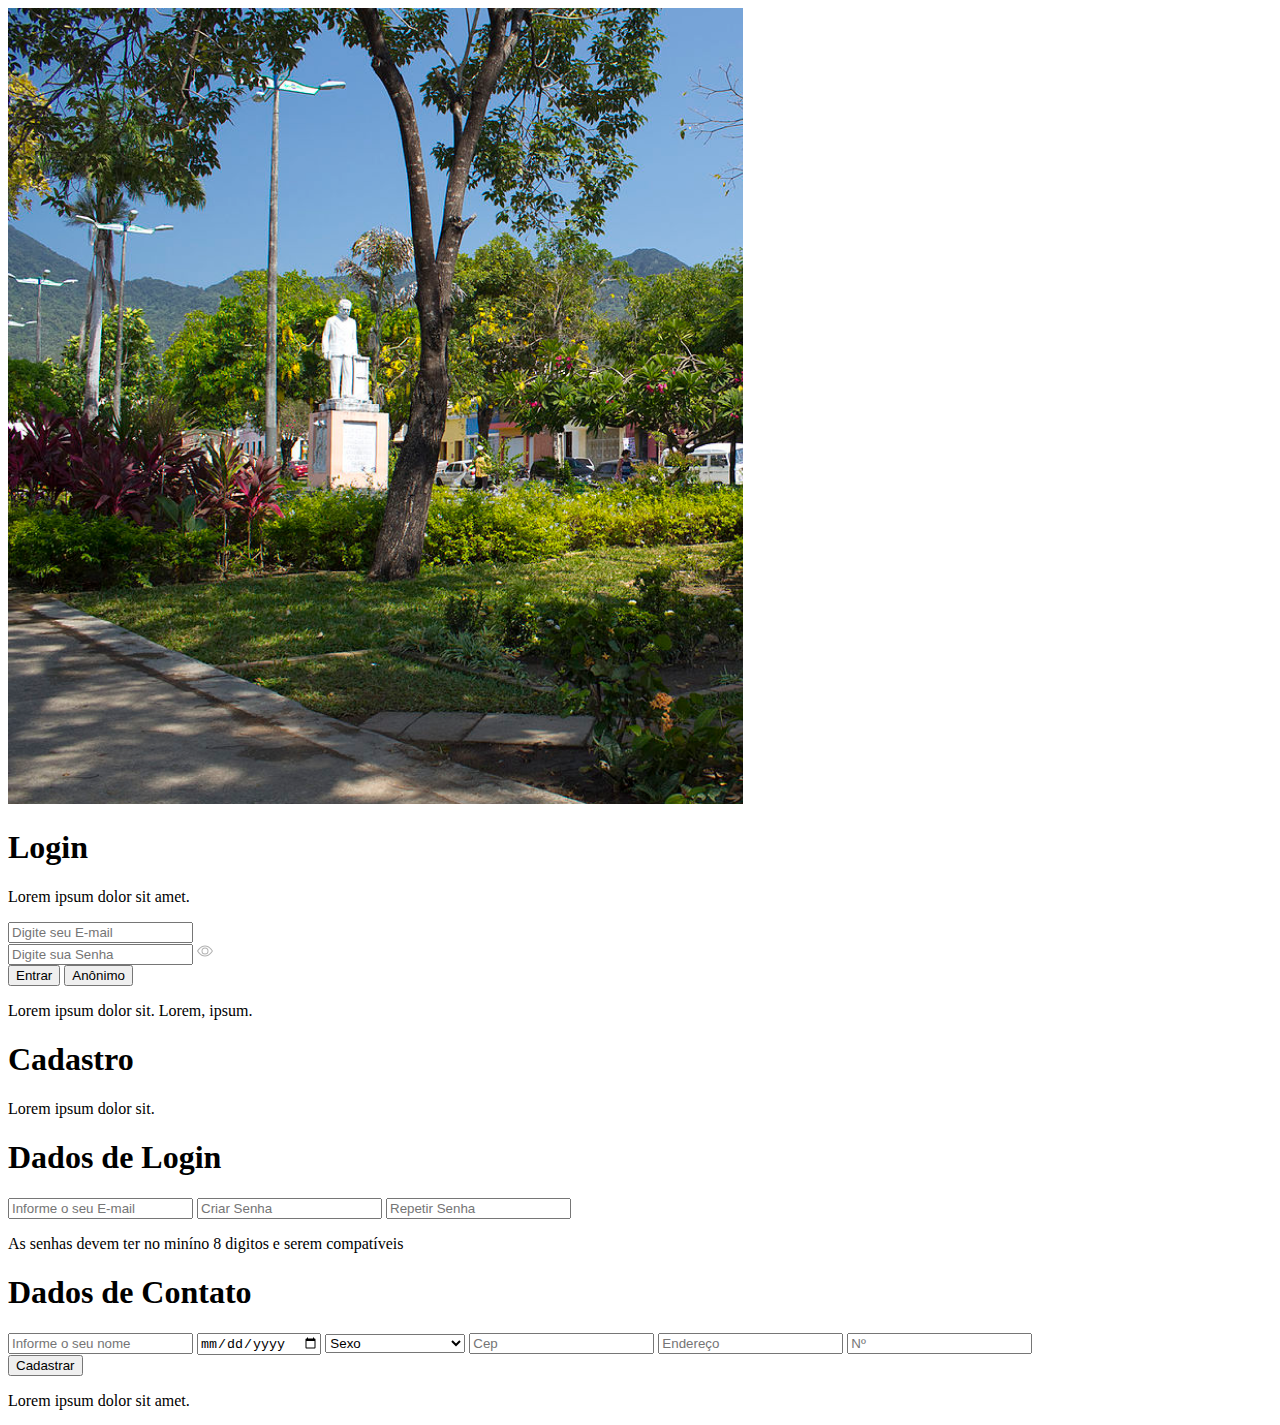
==== index.html @ 91027ccb "Add files via upload" ====
<!DOCTYPE html>
<html lang="pt-br">
<head>
    <meta charset="UTF-8">
    <meta http-equiv="X-UA-Compatible" content="IE=edge">
    <meta name="viewport" content="width=device-width, initial-scale=1.0">
    <link rel="stylesheet" href="./login/login.css">
    <title>Login</title>
</head>
<body>
    <main class="container">
        <div class="imagem-fundo">
            <img src="img/maranguape-img-login1.png" alt="">
        </div>
        <div class="container-left">
            <div class="container-login" id="acessar">
                <div class="login">
                    <h1>Login</h1>
                    <p>Lorem ipsum dolor sit amet.</p>
                </div>

                <form action="" class="formulario-login">
                    <div class="input-email">
                        <input type="email" name="" id="" placeholder="Digite seu E-mail">
                    </div>

                    <div class="input-senha">
                        <input type="text" name="" id="senha" placeholder="Digite sua Senha">
                        <label for="senha" class="caixasenha">
                            <i class="mostrar">
                                <img src="img/mostrar.svg" alt="" id="mostrar">
                            </i>

                            <i class="esconder">
                                <img src="img/esconder.svg" id="esconder" alt="">
                            </i>
                        </label>
                    </div>

                    <div class="botoes">
                        <input type="submit" value="Entrar" class="entrar">
                        <a href="">
                            <button value="visitante" class="visitante"><span class="text">Anônimo</span></button>
                        </a>
                    </div>

                    <div class="cadastrar">
                        <p>Lorem ipsum dolor sit. <span id="cadastrar">Lorem, ipsum.</span></p>
                    </div>
                </form>
            </div>

            <div class="container-login container-cadastrar" id="cadaster">
                <div class="cadastro">
                    <h1>Cadastro</h1>
                    <p>Lorem ipsum dolor sit.</p>
                </div>

                <form action="" class="formulario-cadastro">
                    <div class="dados-login">
                        <h1>Dados de Login</h1>
                    </div>

                    <div class="dados-cadastro">
                        <input type="email" class="email" name="" id="" placeholder="Informe o seu E-mail">
                        <input type="password" name="" id="pass1" class="senha" placeholder="Criar Senha" oninput="senha()">
                        <input type="password" name="" id="pass2" class="repetir" placeholder="Repetir Senha" oninput="senha()">
                        <p class="mensagem">As senhas devem ter no miníno 8 digitos e serem compatíveis</p>
                    </div>

                    <div class="contato">
                        <h1>Dados de Contato</h1>
                    </div>

                    <div class="dados-contato">
                        <input type="text" name="" id="" class="nome" placeholder="Informe o seu nome">
                        <input type="date" name="" id="" placeholder="Nascimento">
                        <select name="" id="">
                            <option value="sexo">Sexo</option>
                            <option value="masculino">Masculino</option>
                            <option value="feminino">Feminino</option>
                            <option value="naodizer">Prefiro não informar</option>
                        </select>
                        <input type="number" name="" id="" class="cep" placeholder="Cep">
                        <input type="text" name="" id="" class="endereco" placeholder="Endereço">
                        <input type="number" name="" id="" class="numero" placeholder="Nº">
                    </div>

                    <div class="cadastrar">
                        <input type="submit" value="Cadastrar" class="botao-cadastro">
                        <p>Lorem ipsum dolor sit <span id="login">amet.</span></p>
                    </div>
                </form>
            </div>
        </div>

        <div class="container-right">

        </div>
    </main>
    


    <script src="./login/login.js"></script>
</body>
</html>
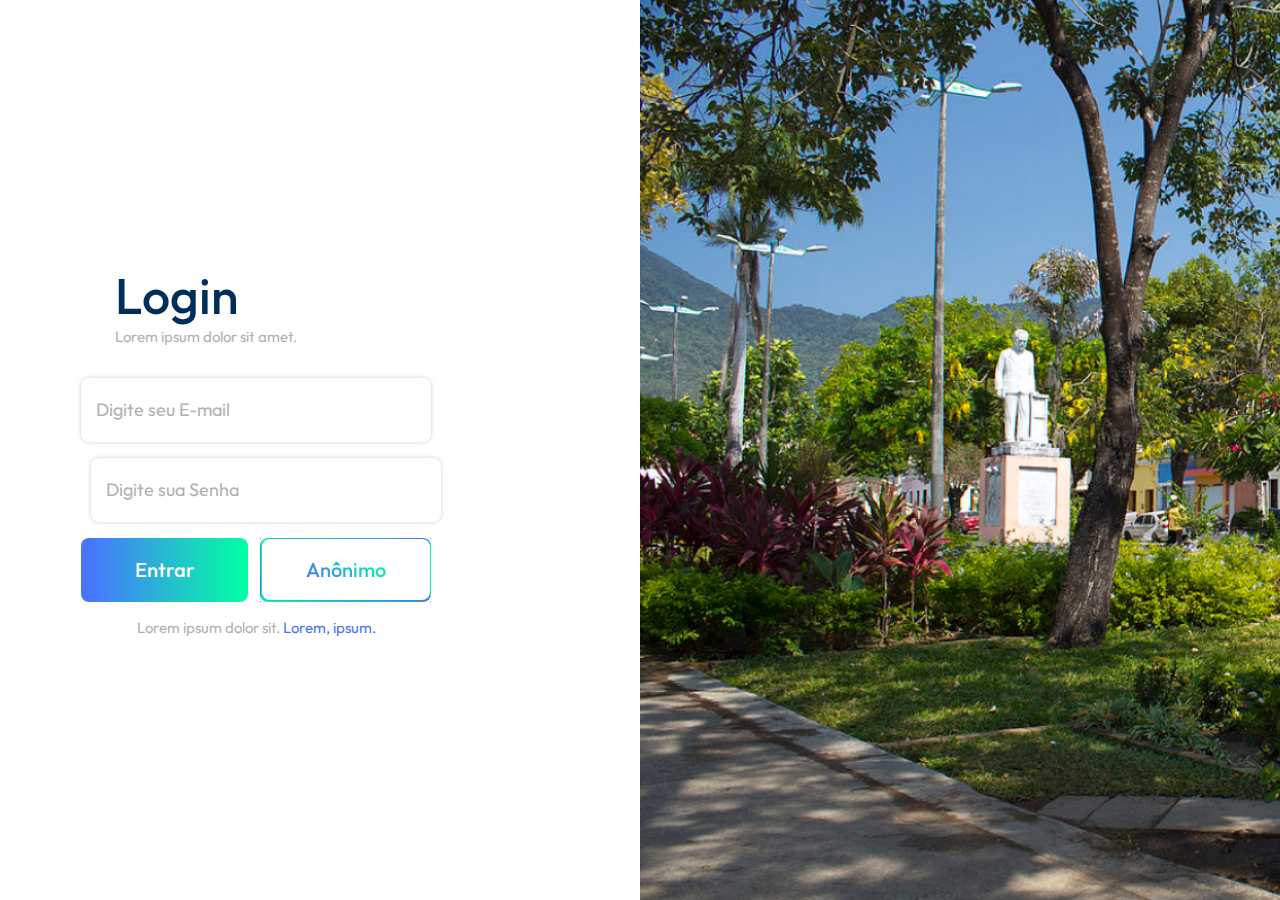
==== commit f10180e8: "Update index.html" ====
--- a/index.html
+++ b/index.html
@@ -4,13 +4,13 @@
     <meta charset="UTF-8">
     <meta http-equiv="X-UA-Compatible" content="IE=edge">
     <meta name="viewport" content="width=device-width, initial-scale=1.0">
-    <link rel="stylesheet" href="./login/login.css">
+    <link rel="stylesheet" href="/assets/styles/login.css">
     <title>Login</title>
 </head>
 <body>
     <main class="container">
         <div class="imagem-fundo">
-            <img src="img/maranguape-img-login1.png" alt="">
+            <img src="/img/maranguape-img-login1.png" alt="">
         </div>
         <div class="container-left">
             <div class="container-login" id="acessar">
@@ -28,11 +28,11 @@
                         <input type="text" name="" id="senha" placeholder="Digite sua Senha">
                         <label for="senha" class="caixasenha">
                             <i class="mostrar">
-                                <img src="img/mostrar.svg" alt="" id="mostrar">
+                                <img src="/img/mostrar.svg" alt="" id="mostrar">
                             </i>
 
                             <i class="esconder">
-                                <img src="img/esconder.svg" id="esconder" alt="">
+                                <img src="/img/esconder.svg" id="esconder" alt="">
                             </i>
                         </label>
                     </div>
@@ -101,6 +101,6 @@
     
 
 
-    <script src="./login/login.js"></script>
+    <script src="/assets/script/script.js"></script>
 </body>
 </html>
--- a/assets/styles/login.css
+++ b/assets/styles/login.css
@@ -0,0 +1,1725 @@
+@import url('https://fonts.googleapis.com/css2?family=Outfit:wght@100;200;300;400;500;600;700&display=swap');
+
+*{
+    margin: 0;
+    padding: 0;
+    box-sizing: border-box;
+    font-family: 'Outfit', sans-serif;
+}
+
+.container{
+    width: 100%;
+    height: 100vh;
+    display: flex;
+    align-items: center;
+    justify-content: space-between;
+    flex-direction: row;
+}
+
+.imagem-fundo{
+    position: absolute;
+    z-index: -1;
+    display: none;
+}
+
+.container-left{
+    width: 50%;
+    height: 100vh;
+}
+
+.container-login{
+    width: 80%;
+    height: 100vh;
+    display: flex;
+    align-items: center;
+    justify-content: center;
+    flex-direction: column;
+    gap: 2rem;
+}
+
+.login{
+    width: 55%;
+    height: auto;
+    display: flex;
+    flex-direction: column;
+    align-items: flex-start;
+    justify-content: flex-start;
+}
+
+.login h1{
+    font-size: 3.125rem;
+    font-weight: 500;
+    color: #002E5B;
+}
+
+.login p{
+    color: #B1B1B1;
+    font-size: 0.9375rem;
+}
+
+.formulario-login{
+    display: flex;
+    align-items: center;
+    justify-content: center;
+    flex-direction: column;
+    gap: 1rem;
+}
+
+.input-senha{
+    display: flex;
+    flex-direction: row;
+    align-items: center;
+    margin-left: 1.2rem;
+}
+
+.caixasenha{
+    position: relative;
+    top: 0;
+    right: 1.75rem;
+}
+
+.caixasenha .mostrar img,
+.caixasenha .esconder img{
+    width: 1.25rem;
+    cursor: pointer;
+}
+
+.caixasenha .mostrar{
+    display: none;
+}
+
+.input-email input,
+.input-senha input{
+    width: 21.875rem;
+    height: 4rem;
+    border-radius: 8px;
+    border: none;
+    box-shadow: 0 0 4px rgba(0, 0, 0, 0.2);
+    padding: 15px;
+    font-size: 1.125rem;
+    color: #949494;
+    outline: none;
+}
+
+.input-email input::placeholder,
+.input-senha input::placeholder{
+    color: #B1B1B1;
+}
+
+.botoes{
+    width: 95%;
+    display: flex;
+    align-items: center;
+    justify-content: center;
+    flex-direction: row;
+    gap: 0.75rem;
+}
+
+.botoes .entrar,
+.botoes .visitante{
+    width: 10.6875rem;
+    height: 4rem;
+    border: none;
+    border-radius: 8px;
+    font-size: 1.25rem;
+    font-weight: 500;
+}
+
+.botoes .entrar{
+    background-image: linear-gradient(to right, #4A72FF 2.09%, #03FFA4 97.91%);
+    color: #ffffff;
+}
+
+.botoes .visitante{
+    border: 1px solid;
+    cursor: pointer;
+    outline: none;
+    -webkit-transform: translate(0);
+    transform: translate(0);
+    border-image: linear-gradient(to right, #4A72FF, #03FFA4);
+    background-image: linear-gradient(-45deg, #4A72FF, #03FFA4);
+    border-radius: 8px;
+    box-shadow: 1px 1px 10px rgba(255, 255, 255, 0.438);
+    -webkit-transition: box-shadow 0.25s;
+    color: white;
+}
+
+
+.visitante .text {
+    background-clip: text;
+    -webkit-background-clip: text;
+    -webkit-text-fill-color: transparent;
+    background-image: linear-gradient(45deg, #4A72FF, #03FFA4);
+    font-size: 1.25rem;
+    font-weight: 500;
+  }
+  
+  .visitante:after {
+    content: "";
+    border-radius: 8px;
+    position: absolute;
+    margin: 0.03rem;
+    top: 0;
+    left: 0;
+    bottom: 0;
+    right: 0;
+    z-index: -1;
+    background: #fff;
+  }
+
+.cadastrar{
+    width: 100%;
+    display: flex;
+    align-items: center;
+    justify-content: center;
+    text-align: center;
+    font-size: 0.9357rem;
+}
+
+.cadastrar p{
+    color: #B1B1B1;
+}
+.cadastrar span{
+    color: #4A72FF;
+    cursor: pointer;
+}
+
+.cadastro{
+    width: 56%;
+    display: flex;
+    flex-direction: column;
+    gap: 0.5rem;
+}
+
+.cadastro h1{
+    font-size: 2.5rem;
+    font-weight: 500;
+    color: #002E5B;
+}
+
+.cadastro p{
+    font-size: 0.9375;
+    font-weight: 300;
+    color: #b1b1b1;
+}
+
+.contato h1,
+.dados-login h1{
+    font-size: 1.5675;
+    color: #002E5B;
+    font-weight: 500;
+}
+
+.formulario-cadastro{
+    width: 100%;
+    display: flex;
+    align-items: center;
+    justify-content: center;
+    flex-direction: column;
+    gap: 1rem;
+}
+
+#cadaster{
+    display: none;
+}
+
+.dados-login,
+.contato{
+    width: 56%;
+}
+
+.dados-cadastro,
+.dados-contato{
+    width: 80%;
+    display: flex;
+    align-items: center;
+    justify-content: center;
+    flex-direction: row;
+    flex-wrap: wrap;
+    gap: 1rem;
+    text-align: center;
+}
+
+.dados-cadastro p{
+    font-size: 0.65rem;
+    display: none;
+}
+
+.dados-cadastro input[type="email"],
+.dados-contato .nome{
+    width: 21.875rem;
+    height: 3rem;
+    border-radius: 8px;
+    border: none;
+    box-shadow: 0 0 4px rgba(0, 0, 0, 0.2);
+    padding: 15px;
+    font-size: 0.875rem;
+    color: #949494;
+    outline: none;
+}
+
+.dados-cadastro input[type="password"],
+.dados-contato input[type="date"],
+.dados-contato select{
+    width: 10.5rem;
+    height: 3rem;
+    border-radius: 8px;
+    border: none;
+    box-shadow: 0 0 4px rgba(0, 0, 0, 0.2);
+    padding: 15px;
+    font-size: 0.875rem;
+    color: #949494;
+    outline: none;
+}
+
+.dados-contato input[type="date"]::-webkit-calendar-picker-indicator{
+    cursor: pointer;
+    filter: invert(0.8) brightness(50%) sepia(100%) saturate() hue-rotate(240deg);
+}
+
+.dados-contato .cep,
+.dados-contato .endereco{
+    width: 8rem;
+    height: 3rem;
+    border-radius: 8px;
+    border: none;
+    box-shadow: 0 0 4px rgba(0, 0, 0, 0.2);
+    padding: 15px;
+    font-size: 0.875rem;
+    color: #949494;
+    outline: none;
+}
+
+.dados-contato .numero{
+    width: 4rem;
+    height: 2.8375rem;
+    border-radius: 8px;
+    border: none;
+    box-shadow: 0 0 4px rgba(0, 0, 0, 0.2);
+    padding: 15px;
+    font-size: 0.875rem;
+    color: #949494;
+    outline: none;
+}
+
+.cadastrar{
+    width: 100%;
+    display: flex;
+    flex-direction: column;
+    gap: 1rem;
+}
+
+.cadastrar input[type="submit"]{
+    width: 21.875rem;
+    height: 3.5rem;
+    border-radius: 8px;
+    border: none;
+    padding: 15px;
+    font-size: 1.125rem;
+    outline: none;
+    background-image: linear-gradient(to right, #4A72FF 2.09%, #03FFA4 97.91%);
+    color: #ffffff;
+    cursor: pointer;
+}
+
+#cadaster{
+    display: none;
+}
+
+.container-right{
+    width: 50%;
+    height: 100vh;
+    background-image: url(/img/maranguape-img-login1.png);
+    background-size: cover;
+}
+
+/* ---- AQUI COMEÇA A RESPONSIVIDADE DO SITE ---- */
+
+@media screen and (min-width: 1280px){
+    .cadastro,
+    .dados-login,
+    .contato{
+        margin-left: 6rem;
+    }
+
+    .dados-cadastro{
+        width: 70%;
+    }
+
+    .dados-contato{
+        width: 70%;
+    }
+
+    .dados-cadastro input[type="email"],
+    .dados-cadastro input[type="password"],
+    .dados-contato input[type="text"],
+    .dados-contato input[type="date"],
+    .dados-contato select,
+    .dados-contato input[type="number"],
+    .dados-contato input[type="text"],
+    .dados-contato input[type="number"]{
+        font-size: 0.75rem;
+    }
+}
+
+@media screen and (width: 1180px) and (orientation: landscape){
+    .login{
+        width: 70%;
+    }
+
+    .cadastro,
+    .dados-login,
+    .contato{
+        margin-right: 4rem;
+    }
+    
+}
+
+@media screen and (min-width: 1025px){
+.dados-cadastro input[type="password"],
+.dados-contato input[type="date"],
+.dados-contato select{
+    width: 9.4rem;
+    height: 2.75rem;
+}
+    .cadastro,
+    .dados-login,
+    .contato{
+        margin-right: 4rem;
+    }
+    
+.dados-contato .cep,
+.dados-contato .endereco{
+    width: 6.8rem;
+}
+}
+
+@media screen and (width: 1024px) and (orientation: landscape){
+    .login{
+        width: 80%;
+    }
+    
+    
+    .cadastro,
+    .dados-login,
+    .contato{
+        margin-right: 4.5rem;
+    }
+
+    .cadastro h1{
+        font-size: 2.5rem;
+    }
+
+    .dados-login h1,
+    .contato h1{
+        font-size: 1.5rem;
+    }
+
+    .cadastro p{
+        font-size: 0.85rem;
+    }
+    
+.dados-cadastro input[type="password"],
+.dados-contato input[type="date"],
+.dados-contato select{
+    width: 9.5rem;
+    height: 2.75rem;
+}
+
+    
+.dados-contato .numero{
+    width: 4rem;
+    height: 2.75rem;
+}
+
+    
+.dados-contato .cep,
+.dados-contato .endereco{
+    width: 7rem;
+    height: 2.75rem;
+}
+
+    .container-cadastrar{
+        height: 100vh;
+        display: flex;
+        align-items: center;
+        justify-content: center;
+        flex-direction: column;
+        gap: 0.5rem;
+    }
+}
+
+
+.dados-cadastro input[type="email"],
+.dados-contato .nome{
+    width: 20rem;
+    height: 2.75rem;
+}
+
+
+.cadastrar input[type="submit"]{
+    width: 20rem;
+    height: 3.5rem;
+}
+
+@media screen and (max-width: 980px) and (orientation: landscape){
+    .dados-cadastro input[type="password"]{
+        width: 9rem;
+    }
+
+    .dados-contato input[type="date"]{
+        width: 9.5rem;
+    }
+
+    .dados-contato select{
+        width: 8.5rem;
+    }
+
+    .dados-contato .cep{
+        width: 5rem;
+    }
+
+    .dados-contato .numero{
+        width: 4rem;
+    }
+
+    .cadastro,
+    .dados-login,
+    .contato{
+        margin-right: 4rem;
+    }
+
+    .dados-login h1,
+    .contato h1{
+        font-size: 1rem;
+    }
+}
+
+@media screen and (max-width: 1023px) and (orientation: landscape){
+    .dados-cadastro input[type="password"]{
+        width: 8rem;
+    }
+
+    .dados-contato input[type="date"]{
+        width: 8.75rem;
+    }
+
+    .dados-contato select{
+        width: 8.5rem;
+    }
+
+    .dados-contato .cep{
+        width: 5rem;
+    }
+
+    .cadastro h1{
+        font-size: 1.25rem;
+    }
+
+    .formulario-cadastro{
+        display: flex;
+        gap: 0.75rem;
+    }
+
+    .dados-contato .numero{
+        width: 3rem;
+    }
+
+    .cadastro,
+    .dados-login,
+    .contato{
+        margin-right: 4rem;
+    }
+
+    .dados-login h1,
+    .contato h1{
+        font-size: 1rem;
+    }
+}
+
+@media screen and (max-width: 915px) and (orientation: landscape){
+    .container-left{
+        width: 100%;
+        height: 100vh;
+        display: flex;
+        align-items: center;
+        justify-content: center;
+    }
+
+    .container-login{
+        height: 100vh;
+        border-radius: 16px;
+        box-shadow: 0 0 8px rgba(0, 0, 0, 0.2);
+        background-color: #fff;
+    }
+
+    .input-email input,
+    .input-senha input{
+        height: 3.2rem;
+    }
+
+    .botoes .visitante,
+    .botoes .entrar{
+        height: 3rem;
+    }
+
+    .login{
+        width: 50%;
+    }
+
+    .container-right{
+        display: none;
+    }
+
+    .container-cadastrar{
+        display: flex;
+        gap: 0.3rem;
+    }
+
+    .dados-cadastro input[type="password"]{
+        width: 17.75rem;
+        height: 2rem;
+    }
+
+    .dados-contato input[type="date"]{
+        height: 2rem;
+    }
+    .dados-contato input[type="date"],
+    .dados-contato select{
+        width: 8rem;
+        font-size: 0.8rem;
+    }
+    
+
+    .dados-cadastro input[type="email"]{
+        width: 36rem;
+        height: 2rem;
+        font-size: 0.8rem;
+    }
+.dados-contato .nome{
+    width: 28rem;
+    height: 2rem;
+    font-size: 0.8rem;
+}
+
+    .dados-login h1,
+    .contato h1{
+        font-size: 1rem;
+    }
+
+    .cadastro h1{
+        font-size: 1.25rem;
+    }
+
+    .cadastro{
+        display: flex;
+        gap: 0;
+    }
+
+    .cadastro,
+    .dados-login,
+    .contato{
+        margin-right: 9rem;
+    }
+
+
+.dados-contato .numero{
+    height: 2rem;
+    font-size: 0.8rem;
+}
+.dados-contato .cep,
+.dados-contato .endereco{
+    height: 2rem;
+    font-size: 0.8rem;
+}
+
+.dados-contato .cep{
+    width: 7rem;
+}
+
+.dados-contato .endereco{
+    width: 16rem;
+}
+
+.cadastrar input[type="submit"]{
+    width: 26rem;
+    height: 3rem;
+}
+.dados-cadastro,
+.dados-contato,
+.cadastrar{
+    display: flex;
+    gap: 0.5rem;
+}
+
+.imagem-fundo{
+    display: block;
+}
+
+.imagem-fundo img{
+    width: 100%;
+    margin-left: 2rem;
+}
+
+.imagem-fundo img{
+    margin-left: 3.5rem;
+}
+
+.container-login{
+    margin-top: 4rem;
+}
+}
+
+@media screen and (width: 915px) and (orientation: landscape){
+    .imagem-fundo img{
+        margin-left: 3.8rem;
+    }
+}
+
+@media screen and (max-width: 900px) and (orientation: landscape){
+    .dados-cadastro,
+    .dados-contato,
+    .cadastrar{
+        display: flex;
+        gap: 0.5rem;
+    }
+    
+.container-cadastrar{
+    height: 100vh;
+    display: flex;
+    align-items: center;
+    justify-content: center;
+    flex-direction: column;
+    gap: 0.5rem;
+}
+
+.cadastro h1{
+    font-size: 1.5rem;
+}
+
+.cadastro p{
+    font-size: 0.75rem;
+}
+
+.dados-login h1,
+.contato h1{
+    font-size: 1rem;
+}
+    .cadastro,
+    .dados-login,
+    .contato{
+        margin-right: 10rem;
+    }
+    .dados-cadastro input[type="password"]{
+        width: 17.5rem;
+        height: 2rem;
+        font-size: 0.6rem;
+    }
+
+    
+    .dados-cadastro input[type="email"]{
+        width: 40rem;
+        height: 2rem;
+        font-size: 0.6rem;
+    }
+
+    
+.dados-contato .nome{
+    height: 2rem;
+}
+
+    
+    .dados-contato select{
+        width: 7rem;
+        height: 2.75rem;
+        font-size: 0.6rem;
+    }
+    .dados-contato input[type="date"]{
+        width: 8.5rem;
+        height: 2rem;
+        font-size: 0.6rem;
+    }
+
+.dados-contato .cep,
+.dados-contato .endereco,
+.dados-contato .numero{
+    height: 2rem;
+}
+
+
+
+.cadastrar input[type="submit"]{
+    width: 34rem;
+    height: 3rem;
+}
+
+.dados-contato .endereco{
+    width: 12.5rem;
+}
+
+.cadastrar input[type="submit"]{
+    width: 35rem;
+    height: 2.75rem;
+}
+
+.cadastrar p{
+    font-size: 0.75rem;
+}
+}
+
+
+@media screen and (max-width: 896px) and (orientation: landscape){
+    .dados-cadastro input[type="password"]{
+        width: 16.75rem;
+        height: 2rem;
+        font-size: 0.7rem;
+    }
+    .dados-contato input[type="date"]{
+        width: 8rem;
+        height: 2rem;
+        font-size: 0.7rem;
+    }
+    .dados-contato .nome{
+        width: 25rem;
+    }
+
+    .dados-contato .cep,
+    .dados-contato .numero{
+        font-size: 0.7rem;
+    }
+
+    .dados-contato .endereco{
+        width: 14rem;
+        font-size: 0.7rem;
+    }
+    .cadastrar input[type="submit"]{
+        width: 33.5rem;
+    }
+}
+
+@media screen and (max-width: 855px) and (orientation: landscape){
+    .dados-cadastro input[type="password"]{
+        width: 16.5rem;
+    }
+
+    .container-login{
+        margin-left: 0rem;
+    }
+
+    .imagem-fundo img{
+        margin-left: 2.5rem;
+    }
+}
+
+
+@media screen and (max-width: 838px) and (orientation: landscape){
+    .dados-cadastro input[type="password"]{
+        width: 16.25rem;
+    }
+    
+.dados-contato .nome{
+    width: 24rem;
+}
+.dados-contato input[type="date"]{
+    width: 8rem;
+}
+
+.dados-contato .cep{
+    width: 5.5rem;
+}
+.cadastrar input[type="submit"]{
+    width: 32rem;
+}
+}
+
+@media screen and (max-width: 825px) and (orientation: landscape){
+    .dados-cadastro input[type="password"]{
+        width: 15.5rem;
+    }
+    
+.dados-contato .nome{
+    width: 24rem;
+}
+.dados-contato input[type="date"]{
+    width: 7rem;
+}
+
+.dados-contato .cep{
+    width: 5.5rem;
+}
+.cadastrar input[type="submit"]{
+    width: 32rem;
+}
+}
+@media screen and (max-width: 800px) and (orientation: landscape){
+    .dados-cadastro input[type="password"]{
+        width: 14.5rem;
+    }
+    
+.dados-contato .nome{
+    width: 22rem;
+}
+.dados-contato input[type="date"]{
+    width: 7rem;
+}
+
+
+.dados-contato select{
+    width: 6rem;
+}
+
+.dados-contato .cep{
+    width: 5.5rem;
+}
+.cadastrar input[type="submit"]{
+    width: 32rem;
+}
+}
+
+@media screen and (max-width: 775px) and (orientation: landscape){
+    .dados-cadastro input[type="password"]{
+        width: 14rem;
+    }
+    
+.dados-contato .nome{
+    width: 22rem;
+}
+.dados-contato input[type="date"]{
+    width: 6.5rem;
+}
+
+
+.dados-contato select{
+    width: 5.5rem;
+}
+
+.dados-contato .cep{
+    width: 5.5rem;
+}
+.cadastrar input[type="submit"]{
+    width: 32rem;
+}
+
+.imagem-fundo img{
+    margin-left: 0.1rem;
+}
+
+.container-login{
+    margin-left: 2rem;
+}
+}
+
+
+@media screen and (max-width: 912px) and (orientation: portrait){
+    .container-left{
+        width: 100%;
+        height: 100vh;
+        display: flex;
+        align-items: center;
+        justify-content: center;
+    }
+
+    .imagem-fundo{
+        display: block;
+    }
+
+    .imagem-fundo img{
+        width: 100%;
+        height: 100vh;
+        margin-top: -40rem;
+        position: fixed;
+    }
+
+    .container-login{
+        background-color: #fff;
+        box-shadow: 0 0 8px rgba(0, 0, 0, 0.2);
+        height: 70vh;
+        border-radius: 16px;
+    }
+
+    .container-right{
+        display: none;
+    }
+
+    .container-cadastrar{
+        height: 90vh;
+        display: flex;
+        align-items: center;
+        justify-content: center;
+        flex-direction: column;
+        gap: 0.2rem;
+    }
+
+    
+.dados-cadastro input[type="email"],
+.dados-contato .nome{
+    width: 26rem;
+    height: 2.75rem;
+}
+
+.dados-cadastro input[type="password"]{
+    width: 12.5rem;
+}
+
+
+.cadastrar input[type="submit"]{
+    width: 26rem;
+}
+
+.dados-contato input[type="date"],
+.dados-contato select{
+    width: 12.5rem;
+    height: 2.9rem;
+}
+
+    .dados-contato .cep{
+        width: 8rem;
+    }
+
+    .dados-contato .endereco{
+        width: 12rem;
+    }
+    
+    .cadastro,
+    .dados-login,
+    .contato{
+        margin-right: 3.25rem;
+    }
+}
+
+
+@media screen and (width: 912px) and (orientation: portrait){
+    .dados-contato input[type="date"],
+    .dados-contato select{
+        width: 9.6rem;
+    }
+
+    .dados-contato .cep{
+        width: 5rem;
+    }
+
+    .dados-contato .endereco{
+        width: 20rem;
+    }
+
+    .cadastro,
+    .dados-login,
+    .contato{
+        margin-left: 4rem;
+    }
+
+    .imagem-fundo img{
+        height: 70vh;
+        margin-top: -50rem;
+    }
+}
+
+@media screen and (max-width: 768px){
+    .dados-cadastro input[type="password"]{
+        width: 12.5rem;
+    }
+}
+
+@media screen and (width: 820px) and (orientation: portrait){
+    .imagem-fundo img{
+        width: 100%;
+        height: 60vh;
+    }
+}
+
+@media screen and (width: 768px) and (orientation: portrait){
+    .imagem-fundo img{
+        width: 100%;
+        height: 80vh;
+    }
+}
+
+@media screen and (width: 768px) and (orientation: landscape){
+    .imagem-fundo img{
+        width: 100%;
+        margin-right: -5rem;
+    }
+}
+
+@media screen and (max-width: 768px) and (orientation: landscape){
+    .dados-cadastro,
+    .dados-contato,
+    .cadastrar{
+        display: flex;
+        gap: 0.5rem;
+    }
+    .cadastro,
+    .dados-login,
+    .contato{
+        margin-left: 3rem;
+    }
+    .cadastro h1{
+        font-size: 0.9rem;
+    }
+
+    .cadastro p{
+        font-size: 0.55rem;
+    }
+
+    .contato h1,
+    .dados-login h1{
+        font-size: 0.7rem;
+    }
+.dados-cadastro input[type="email"]{
+    width: 28rem;
+    height: 2rem;
+    font-size: 0.55rem;
+}
+.dados-contato .nome{
+    width: 20rem;
+    height: 2rem;
+    font-size: 0.55rem;
+}
+.dados-cadastro input[type="password"]{
+    width: 13.5rem;
+    height: 2rem;
+    font-size: 0.55rem;
+}
+
+.dados-contato .cep{
+    width: 6rem;
+}
+
+.dados-contato .endereco{
+    width: 8.75rem;
+}
+
+.dados-contato .cep,
+.dados-contato .endereco,
+.dados-contato .numero,
+.dados-contato input[type="date"]{
+    height: 2rem;
+    font-size: 0.55rem;
+}
+
+.cadastrar p{
+    font-size: 0.55rem;
+}
+
+.dados-contato select{
+    height: 2.5rem;
+    font-size: 0.55rem;
+}
+.cadastrar input[type="submit"]{
+    width: 27.5rem;
+    height: 2.5rem;
+    display: flex;
+    justify-content: center;
+}
+}
+
+@media screen and (max-width: 680px) and (orientation: landscape){
+    .login{
+        margin-right: 6rem;
+    }
+    .dados-cadastro,
+    .dados-contato,
+    .cadastrar,
+    .container-cadastrar{
+        display: flex;
+        gap: 0.25rem;
+    }
+    .cadastro,
+    .dados-login,
+    .contato{
+        margin-left: 3rem;
+    }
+    .cadastro h1{
+        font-size: 0.9rem;
+    }
+
+    .cadastro p{
+        font-size: 0.55rem;
+    }
+
+    .contato h1,
+    .dados-login h1{
+        font-size: 0.7rem;
+    }
+.dados-cadastro input[type="email"]{
+    width: 28rem;
+    height: 1.8rem;
+    font-size: 0.55rem;
+}
+.dados-contato .nome{
+    width: 19rem;
+    height: 1.8rem;
+    font-size: 0.55rem;
+}
+.dados-cadastro input[type="password"]{
+    width: 13rem;
+    height: 1.8rem;
+    font-size: 0.55rem;
+}
+
+.dados-contato .cep{
+    width: 4rem;
+}
+
+.dados-contato .endereco{
+    width: 10.25rem;
+}
+
+.dados-contato input[type="date"]{
+    width: 6.5rem;
+}
+
+.dados-contato .cep,
+.dados-contato .endereco,
+.dados-contato .numero,
+.dados-contato input[type="date"]{
+    height: 1.8rem;
+    font-size: 0.55rem;
+}
+
+.cadastrar p{
+    font-size: 0.55rem;
+}
+
+.dados-contato select{
+    height: 2.5rem;
+    font-size: 0.55rem;
+}
+.cadastrar input[type="submit"]{
+    width: 26rem;
+    height: 2.25rem;
+    font-size: 0.75rem;
+}
+}
+
+@media screen and (max-width: 658px) and (orientation: landscape){
+    .cadastrar{
+        display: flex;
+        gap: 0.25rem;
+        line-height: 0.25rem;
+    }
+
+    .container-login{
+        margin-right: 2rem;
+    }
+
+    .formulario-cadastro{
+        display: flex;
+        gap: 0.25rem;
+    }
+
+
+    .dados-cadastro input[type="password"]{
+        width: 12.75rem;
+    }
+}
+
+
+@media screen and (max-width: 643px) and (orientation: landscape){
+    .dados-cadastro input[type="password"]{
+        width: 12rem;
+    }
+
+    .dados-contato .nome{
+        width: 17rem;
+    }
+
+    .dados-cadastro,
+    .dados-login{
+        display: flex;
+        gap: 1rem;
+    }
+
+    .formulario-cadastro{
+        display: flex;
+        gap: 1rem;
+    }
+
+    .cadastro h1{
+        font-size: 2rem;
+    }
+
+    .cadastro p{
+        font-size: 0.8rem;
+    }
+
+    .dados-login h1,
+    .contato h1{
+        font-size: 1.75rem;
+    }
+
+    .cadastrar input[type="submit"]{
+        width: 25rem;
+    }
+}
+
+@media screen and (max-width: 650px) and (orientation: portrait){
+    
+    .dados-cadastro input[type="password"]{
+        width: 12.25rem;
+    }
+
+    .dados-contato .nome{
+        width: 15rem;
+    }
+    
+    .dados-contato input[type="date"]{
+        width: 9rem;
+    }
+    .dados-contato select{
+        width: 10rem;
+    }
+
+    .dados-contato .cep{
+        width: 10rem;
+    }
+
+    .dados-contato .endereco{
+        width: 15rem;
+    }
+
+    .cadastro,
+    .dados-login,
+    .contato{
+        margin-right: 8rem;
+    }
+}
+
+
+@media screen and (max-width: 625px) and (orientation: portrait){
+    
+    .dados-cadastro input[type="password"]{
+        width: 11rem;
+    }
+    .dados-contato input[type="date"]{
+        width: 7rem;
+    }
+
+    .cadastrar input[type="submit"]{
+        width: 22rem;
+    }
+
+    .imagem-fundo img{
+        height: 80vh;
+    }
+}
+
+@media screen and (max-width: 550px) and (orientation: portrait){
+    .input-email input,
+    .input-senha input{
+        width: 19rem;
+    }
+
+    .botoes .entrar,
+    .botoes .visitante{
+        width: 9.1rem;
+    }
+
+    .login{
+        margin-right: 4rem;
+    }
+
+    .cadastro,
+    .dados-login,
+    .contato{
+        margin-right: 3.75rem;
+    }
+
+    .dados-cadastro input[type="email"]{
+        width: 19.25rem;
+    }
+
+    .dados-contato .nome{
+        width: 19.25rem;
+    }
+    
+    .dados-cadastro input[type="password"]{
+        width: 9rem;
+    }
+
+    
+    .dados-contato input[type="date"],
+    .dados-contato select{
+        width: 9rem;
+    }
+
+    
+.dados-contato .cep,
+.dados-contato .endereco{
+    width: 6.5rem;
+}
+
+.cadastro h1{
+    font-size: 2.5rem;
+}
+
+.dados-login h1,
+.contato h1{
+    font-size: 1.5rem;
+}
+
+.cadastrar input[type="submit"]{
+    width: 19rem;
+}
+
+
+.container-cadastrar{
+    height: 90vh;
+    display: flex;
+    align-items: center;
+    justify-content: center;
+    flex-direction: column;
+    gap: 1.5rem;
+}
+}
+
+@media screen and (max-width: 515px) and (orientation: portrait){
+    .dados-contato .nome{
+        width: 20rem;
+    }
+}
+
+@media screen and (max-width: 470px) and (orientation: landscape){
+    .container-login{
+        width: 90%;
+        height: 100vh;
+    }
+}
+
+@media screen and (max-width: 425px) and (orientation: portrait){
+    .container-login{
+        width: 90%;
+    }
+
+    .input-email input,
+    .input-senha input{
+        width: 17.5rem;
+    }
+
+    .botoes .entrar,
+    .botoes .visitante{
+        width: 8.5rem;
+    }
+
+    .login{
+        margin-right: 4rem;
+    }
+
+    .login p,
+    .cadastrar p{
+        font-size: 0.875rem;
+    }
+
+    
+    .dados-cadastro input[type="password"]{
+        width: 8.75rem;
+    }
+    
+    .dados-contato input[type="date"],
+    .dados-contato select{
+        width: 8.75rem;
+    }
+
+    
+.dados-contato .cep,
+.dados-contato .endereco{
+    width: 6.2rem;
+}
+
+
+.cadastrar input[type="submit"]{
+    width: 18.5rem;
+}
+}
+
+@media screen and (max-width: 410px) and (orientation: portrait){
+    .dados-cadastro input[type="password"]{
+        width: 7.25rem;
+    }
+    .dados-contato .cep{
+        width: 5rem;
+    }
+    
+    .dados-contato input[type="date"]{
+        width: 9rem;
+    }
+    .dados-contato select{
+        width: 7.3rem;
+    }
+}
+
+@media screen and (max-width: 400px) and (orientation: portrait){
+    .input-email input,
+    .input-senha input{
+        width: 15.5rem;
+    }
+
+    .botoes .entrar,
+    .botoes .visitante{
+        width: 7.5rem;
+    }
+
+    .login{
+        margin-right: 3rem;
+    }
+
+    .login p,
+    .cadastrar p{
+        font-size: 0.785rem;
+    }
+
+    
+    .dados-cadastro input[type="password"],
+    .dados-contato input[type="date"],
+    .dados-contato select{
+        width: 8.25rem;
+    }
+
+    
+.dados-contato .cep,
+.dados-contato .endereco{
+    width: 5.75rem;
+}
+
+.dados-contato .nome{
+    width: 100rem;
+}
+
+
+.cadastrar input[type="submit"]{
+    width: 17.75rem;
+}
+}
+
+@media screen and (max-height: 425px) and (max-width: 500px){
+    .dados-cadastro input[type="password"]{
+        width: 8rem;
+        height: 2rem;
+    }
+
+    .cadastro h1{
+        font-size: 1rem;
+    }
+
+    .dados-login h1,
+    .contato h1{
+        font-size: 0.75rem;
+    }
+
+    
+.cadastrar input[type="submit"]{
+    width: 18rem;
+}
+
+    .imagem-fundo{
+        display: none;
+    }
+}
+
+@media screen and (max-width: 376px) and (orientation: portrait){
+    .dados-cadastro input[type="password"],
+    .dados-contato input[type="date"],
+    .dados-contato select{
+        width: 7.8rem;
+        font-size: 0.7580rem;
+    }
+
+    .dados-login h1{
+        font-size: 1.4rem;
+    }
+
+    .contato h1{
+        font-size: 1.4rem;
+    }
+
+    
+.dados-cadastro input[type="email"],
+.dados-contato .nome,
+.dados-contato .cep,
+.dados-contato .endereco,
+.dados-contato .numero{
+    font-size: 0.7580rem;
+}
+    
+.dados-contato .cep,
+.dados-contato .endereco{
+    width: 5.25rem;
+}
+
+.cadastrar input[type="submit"]{
+    width: 17rem;
+}
+}
+
+
+@media screen and (max-width: 360px) and (orientation: portrait){
+
+    .dados-cadastro input[type="password"],
+    .dados-contato input[type="date"],
+    .dados-contato select{
+        width: 7.5rem;
+        font-size: 0.75rem;
+    }
+
+    .dados-cadastro input[type="email"],
+    .dados-contato .nome,
+    .dados-contato .cep,
+    .dados-contato .endereco,
+    .dados-contato .numero{
+        font-size: 0.75rem;
+    }
+    
+.dados-contato .cep,
+.dados-contato .endereco{
+    width: 5rem;
+}
+
+.cadastrar input[type="submit"]{
+    width: 16rem;
+}
+}
+
+@media screen and (max-height: 379px) and (max-width: 900px){
+    .cadastro,
+    .dados-login,
+    .contato{
+        display: none;
+    }
+    .cadastrar{
+        display: none;
+    }
+}
+
+@media screen and (max-width: 340px) and (orientation: portrait){
+
+    .input-email input,
+    .input-senha input{
+        width: 13.5rem;
+    }
+
+    .botoes .entrar,
+    .botoes .visitante{
+        width: 6.5rem;
+    }
+
+    .login{
+        margin-right: 3rem;
+    }
+
+    .login p,
+    .cadastrar p{
+        font-size: 0.785rem;
+    }
+    .dados-cadastro input[type="password"],
+    .dados-contato input[type="date"],
+    .dados-contato select{
+        width: 6.5rem;
+        font-size: 0.7rem;
+    }
+    
+.dados-contato .cep,
+.dados-contato .endereco{
+    width: 4.25rem;
+}
+
+.dados-contato .numero{
+    width: 3.5rem;
+}
+
+    .cadastro h1{
+        font-size: 1.5rem;
+    }
+
+    .contato h1,
+    .dados-login h1{
+        font-size: 1rem;
+    }
+
+    .cadastro,
+    .dados-login,
+    .contato{
+        margin-left: 1rem;
+    }
+    .cadastrar input[type="submit"]{
+        width: 14rem;
+    }
+}
+
+@media screen and (max-width: 280px) and (orientation: portrait){
+    .dados-cadastro input[type="password"],
+    .dados-contato input[type="date"],
+    .dados-contato select{
+        width: 5.75rem;
+        font-size: 0.7rem;
+    }
+    
+.dados-contato .cep,
+.dados-contato .endereco{
+    width: 3.5rem;
+}
+
+    .cadastro h1{
+        font-size: 1.3rem;
+    }
+
+    .cadastro p{
+        font-size: 0.75rem;
+    }
+
+    .contato h1,
+    .dados-login h1{
+        font-size: 0.8rem;
+    }
+
+    .cadastro,
+    .dados-login,
+    .contato{
+        margin-left: 1.25rem;
+    }
+    .cadastrar input[type="submit"]{
+        width: 13rem;
+        height: 2.75rem;
+    }
+}
+
+@media screen and (max-height: 168px) and (max-width: 896px){
+
+    .dados-cadastro input[type="email"],
+    .dados-cadastro input[type="password"],
+    .dados-contato .nome,
+    .dados-contato input[type="date"],
+    .dados-contato select,
+    .dados-contato .cep,
+    .dados-contato .endereco,
+    .dados-contato .numero{
+        font-size: 0.5rem;
+    }
+    
+    .dados-cadastro input[type="email"]{
+        width: 13rem;
+    }
+
+    .dados-cadastro input[type="password"]{
+        width: 7rem;
+    }
+
+    .dados-contato .nome{
+        width: 9rem;
+    }
+
+    .dados-contato input[type="date"]{
+        width: 2.5rem;
+    }
+
+    .dados-contato .cep{
+        width: 5rem;
+    }
+
+    .dados-contato select{
+        width: 5.5rem;
+    }
+
+    .cadastrar{
+        display: none;
+    }
+}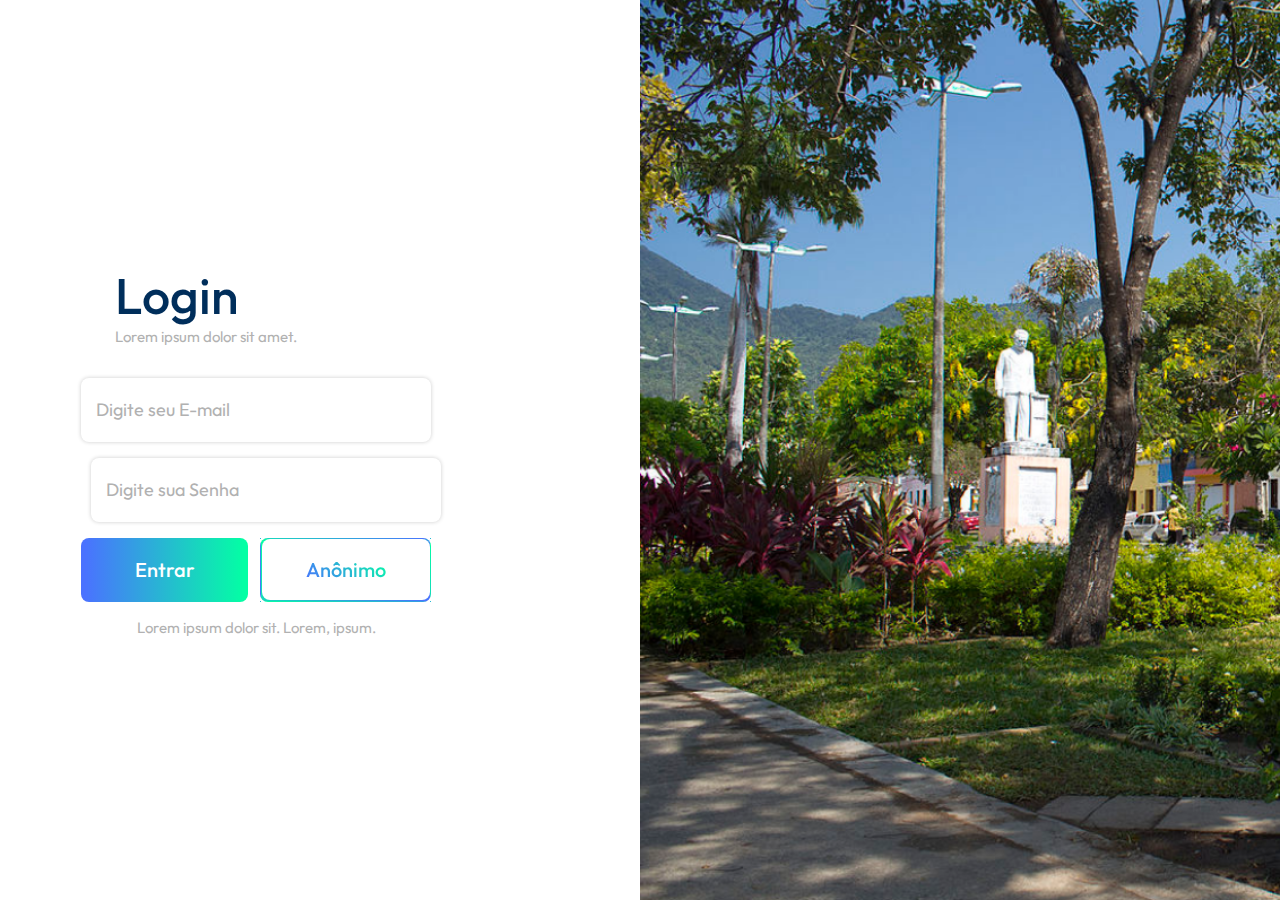
==== commit 41584888: "Update index.html" ====
--- a/index.html
+++ b/index.html
@@ -4,7 +4,7 @@
     <meta charset="UTF-8">
     <meta http-equiv="X-UA-Compatible" content="IE=edge">
     <meta name="viewport" content="width=device-width, initial-scale=1.0">
-    <link rel="stylesheet" href="/assets/styles/login.css">
+    <link rel="stylesheet" href="assets/styles/login.css">
     <title>Login</title>
 </head>
 <body>
@@ -88,7 +88,7 @@
 
                     <div class="cadastrar">
                         <input type="submit" value="Cadastrar" class="botao-cadastro">
-                        <p>Lorem ipsum dolor sit <span id="login">amet.</span></p>
+                         <p>Lorem ipsum dolor sit. <span id="cadastrar"><a href="assets/ouvidoria/ouvidoria.html">Lorem, ipsum.</a></span></p>
                     </div>
                 </form>
             </div>
@@ -101,6 +101,6 @@
     
 
 
-    <script src="/assets/script/script.js"></script>
+    <script src="assets/script/script.js"></script>
 </body>
 </html>
--- a/assets/styles/login.css
+++ b/assets/styles/login.css
@@ -179,9 +179,10 @@
 .cadastrar p{
     color: #B1B1B1;
 }
-.cadastrar span{
+.cadastrar span a{
     color: #4A72FF;
     cursor: pointer;
+    text-decoration: none;
 }
 
 .cadastro{
@@ -1722,4 +1723,4 @@
     .cadastrar{
         display: none;
     }
-}+}
